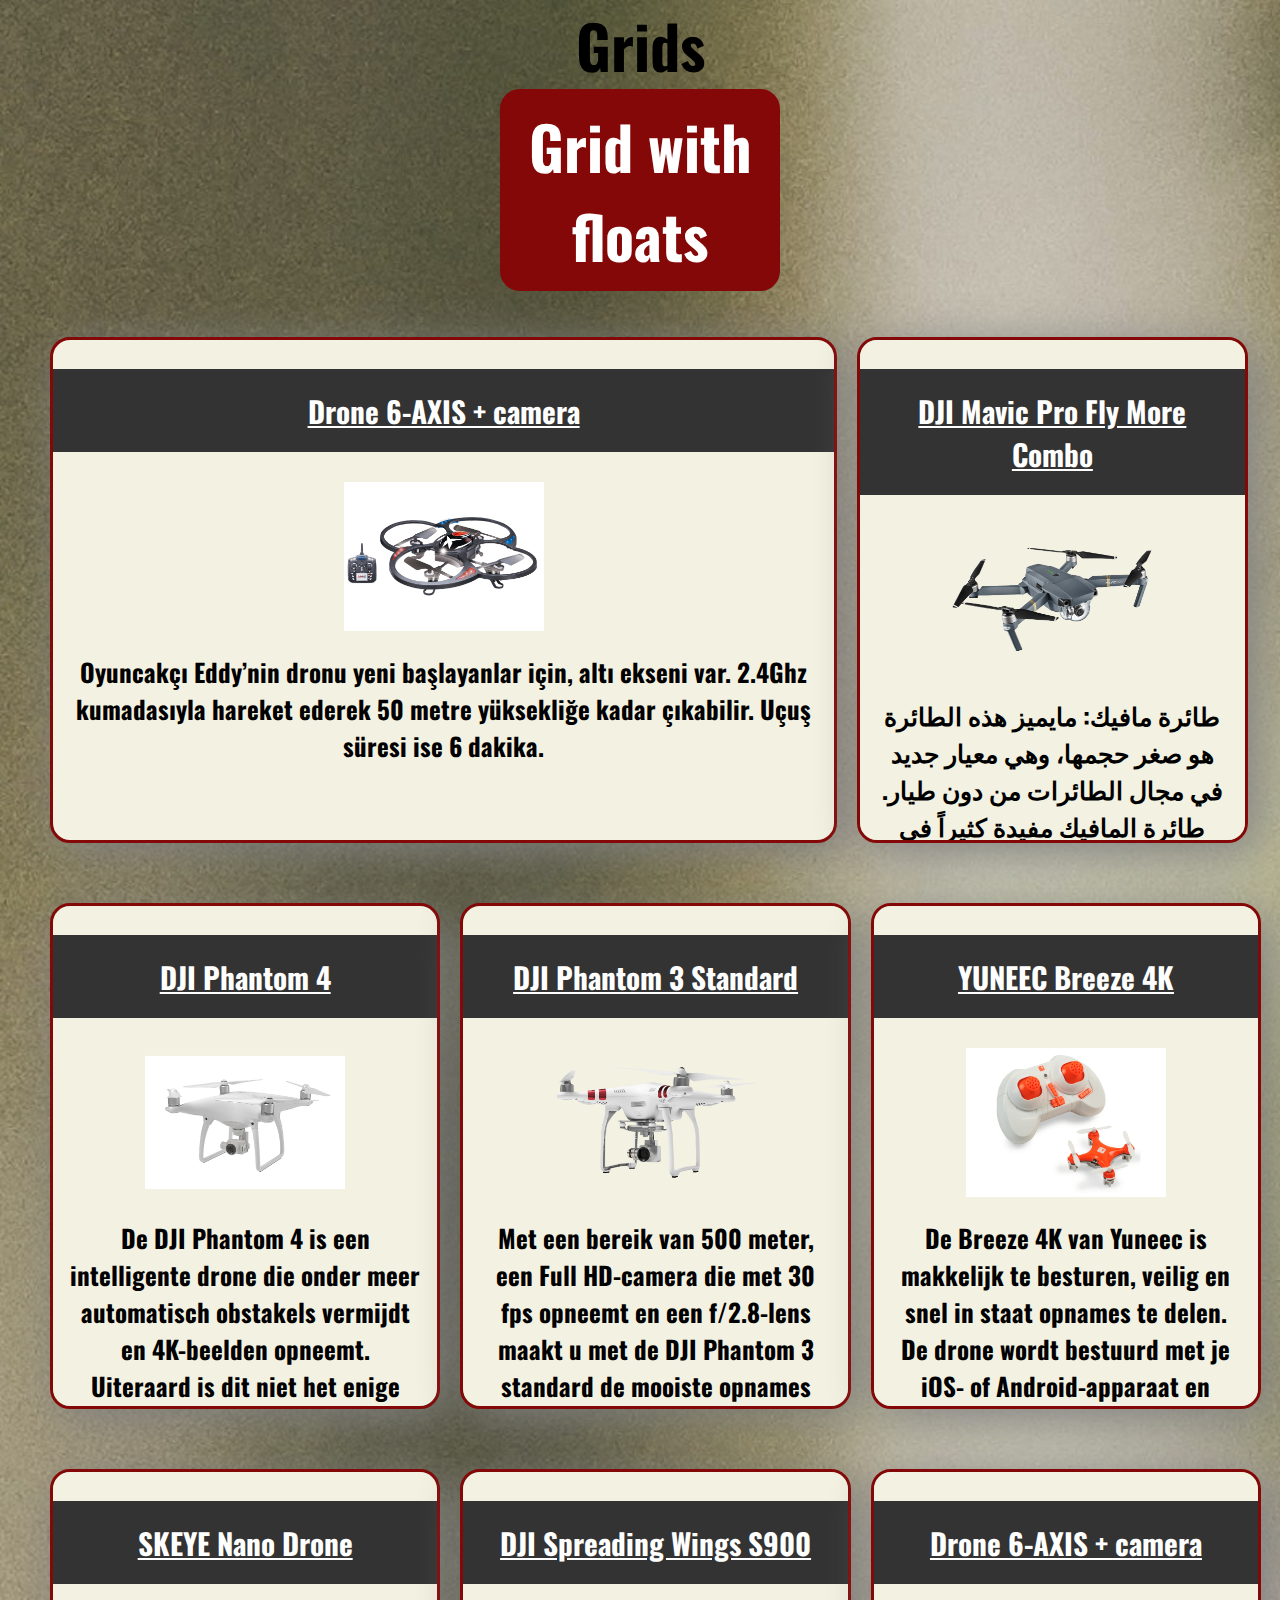
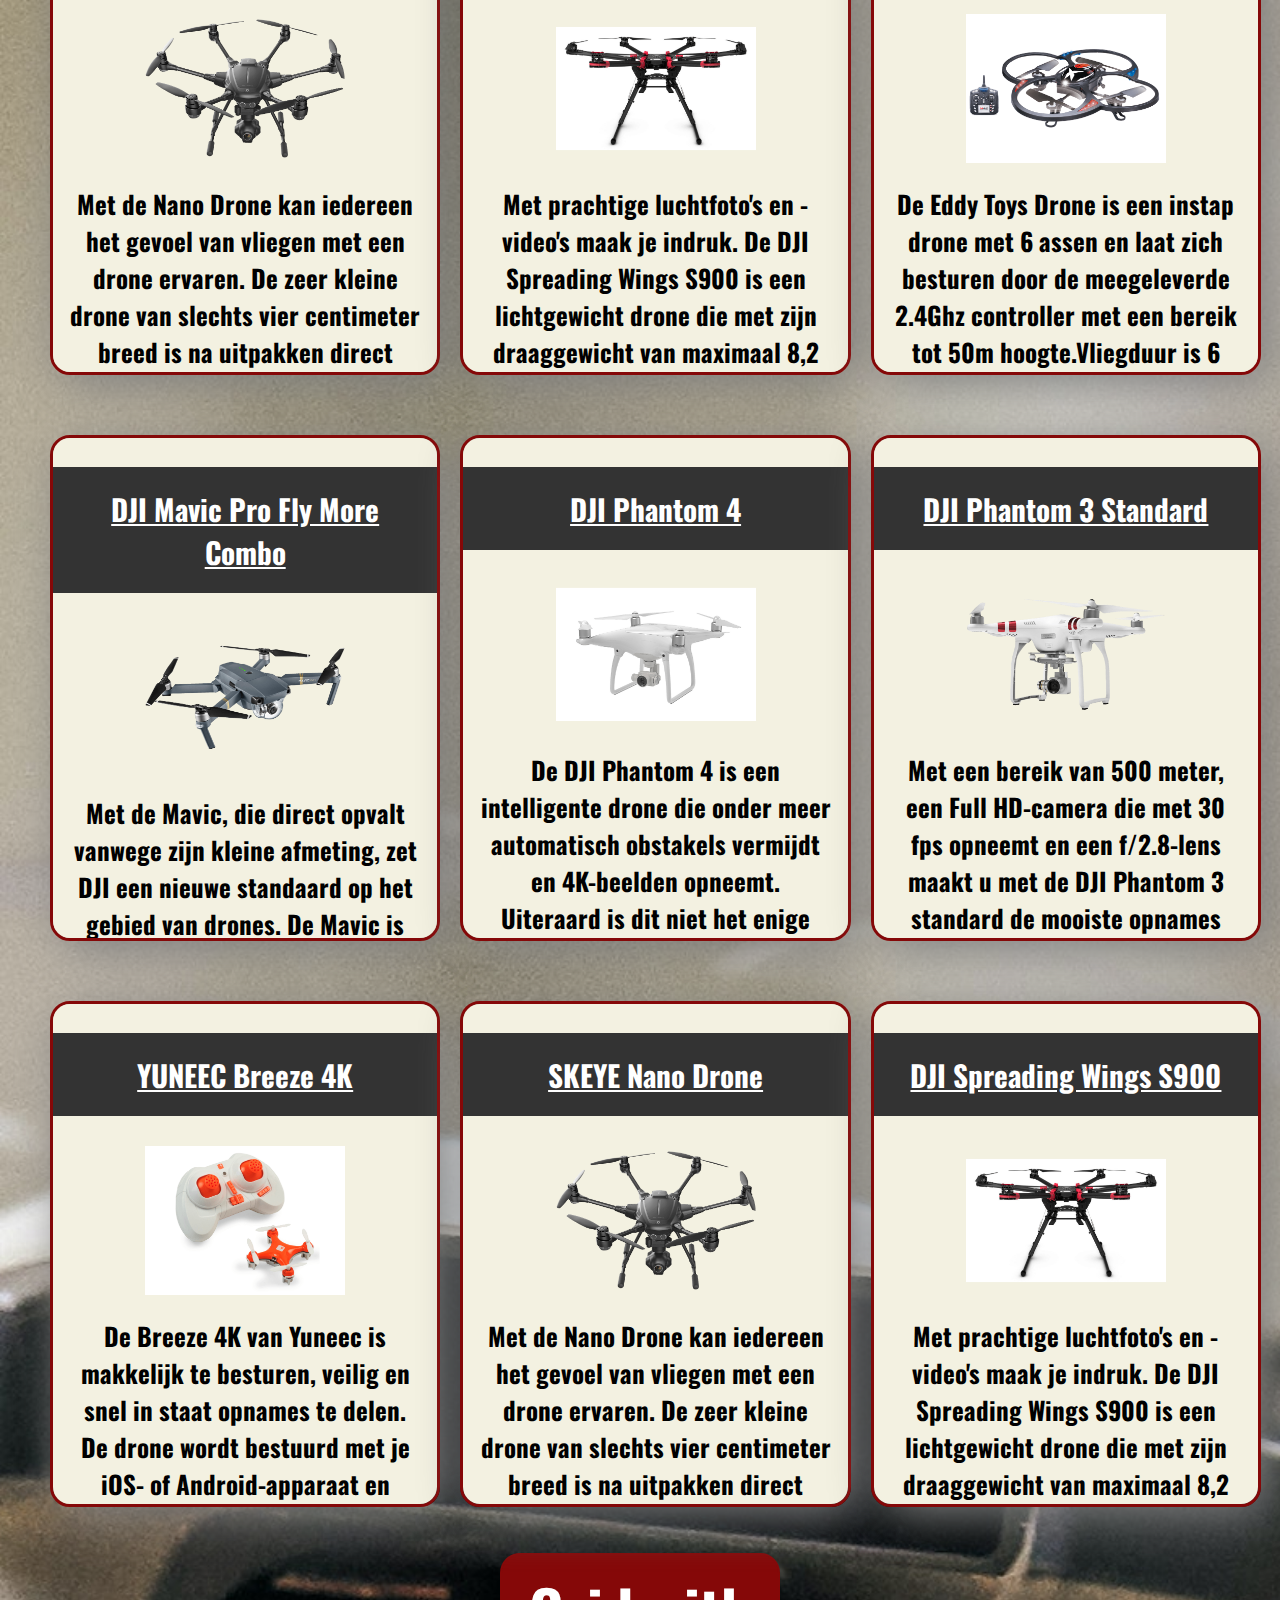
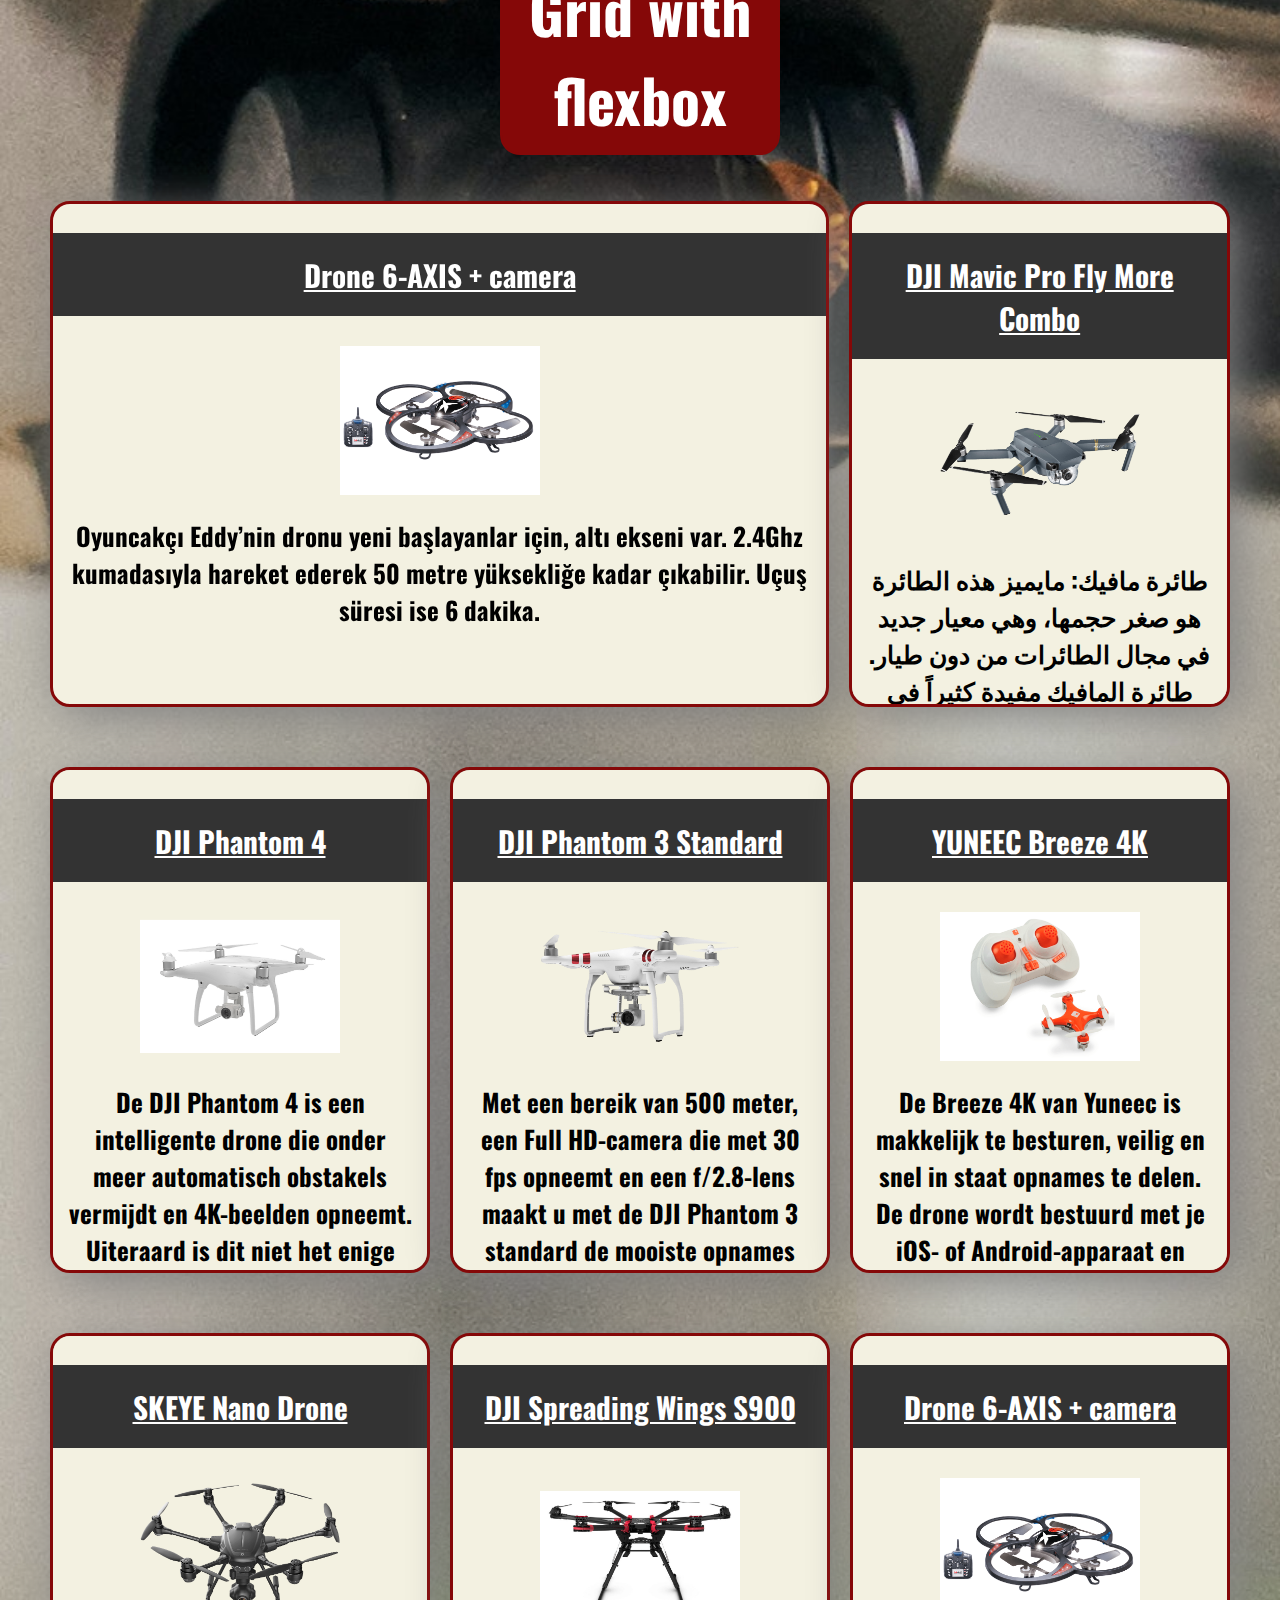
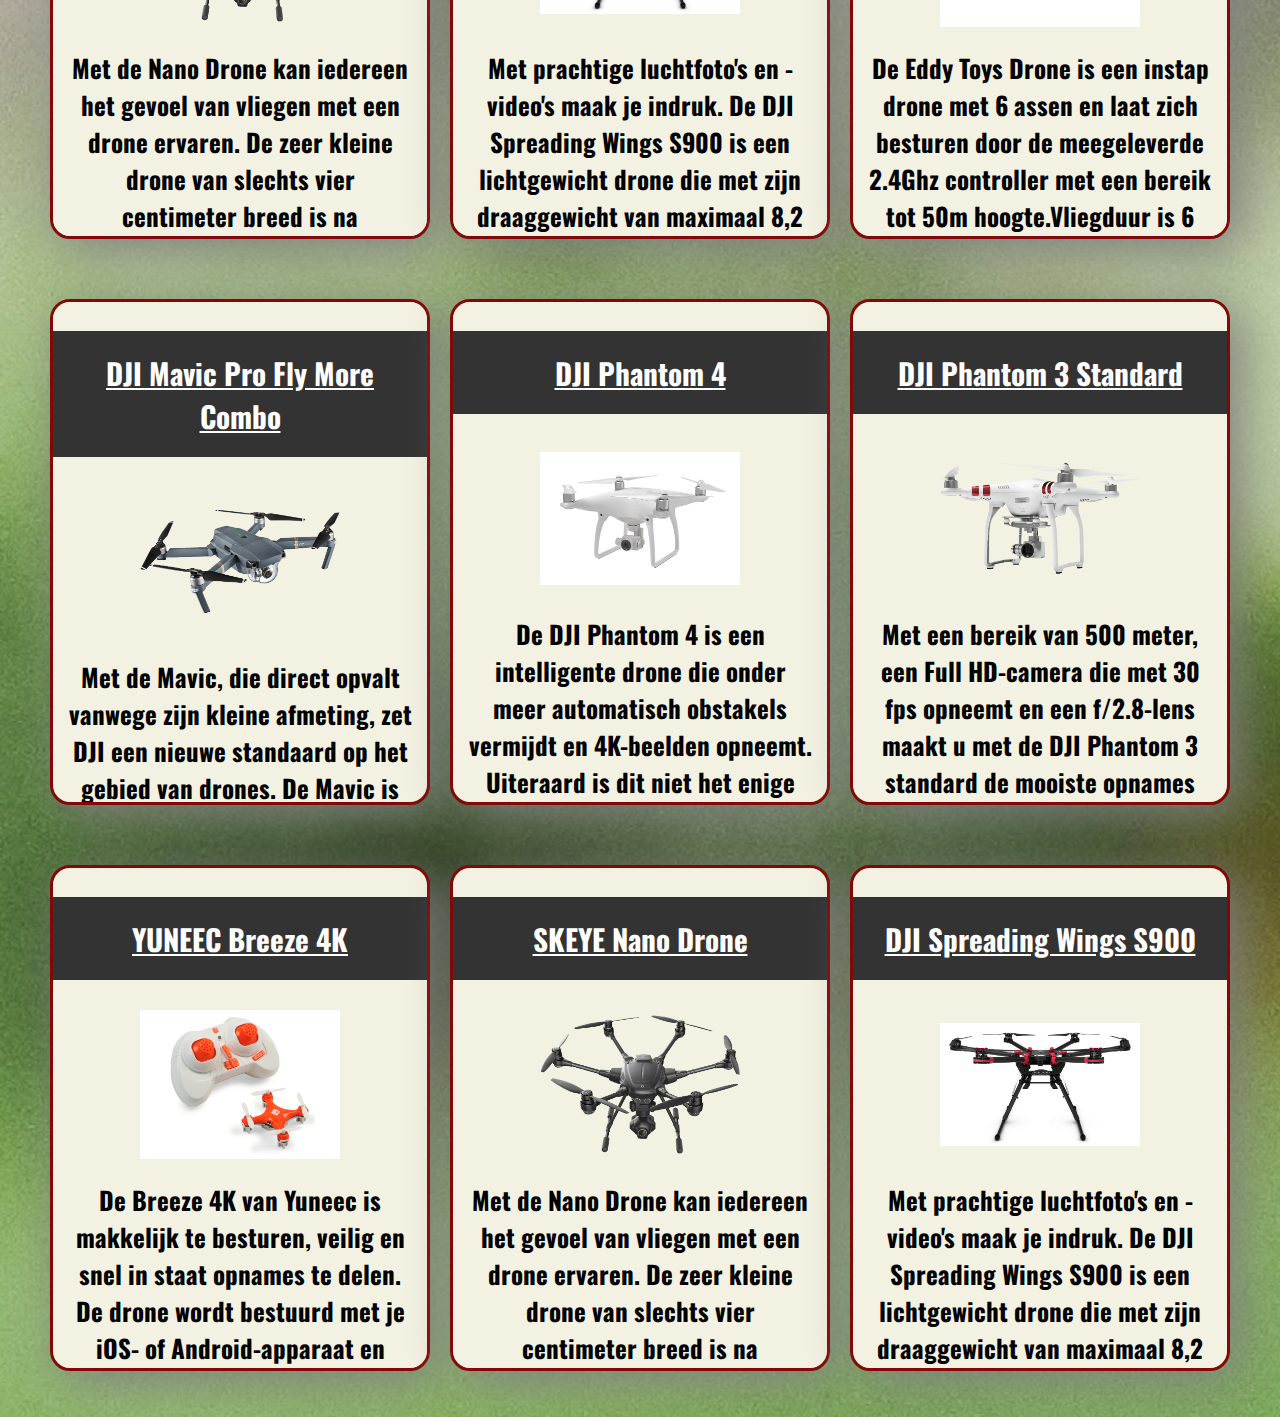
==== week2/index.html @ 7211e430 "Add files via upload" ====
<!doctype html>
<html>
    <head>
        <meta charset="utf-8">
        <meta name="viewport" content="width=device-width, initial-scale=1.0">
        <title>Grids</title>
        <link rel="preconnect" href="https://fonts.googleapis.com">
        <link rel="preconnect" href="https://fonts.gstatic.com" crossorigin>
        <link href="https://fonts.googleapis.com/css2?family=Oswald:wght@200&display=swap" rel="stylesheet">
        <link rel="stylesheet" href="style.css">
        
    </head>
    <body>
        <header>
            <h1>Grids</h1>
        </header>
        <main>

            <section>
                <h2>Grid with floats</h2>
                <ul class="grid-floats">
                    <li class="grid-item">
                        <h3>Drone 6-AXIS + camera</h3>
                        <img src="images/drone1.png">
                        <p>Oyuncakçı Eddy’nin dronu yeni başlayanlar için, altı ekseni var. 2.4Ghz kumadasıyla hareket ederek 50 metre yüksekliğe kadar çıkabilir. Uçuş süresi ise 6 dakika.</p>
                    </li>
                    <li class="grid-item">
                        <h3>DJI Mavic Pro Fly More Combo</h3>
                        <img src="images/drone2.png">
                         <p dir="rtl">طائرة مافيك: مايميز هذه الطائرة هو صغر حجمها، وهي معيار جديد في مجال الطائرات من دون طيار. طائرة المافيك مفيدة كثيراً في الحالات التي لايكون الطيران فيها سهلاً، وذلك بفضل التقنيات العديدة المدمجة فيها.</p>
                    </li>
                    <li class="grid-item">
                        <h3>DJI Phantom 4</h3>
                        <img src="images/drone3.png">
                        <p>De DJI Phantom 4 is een intelligente drone die onder meer automatisch obstakels vermijdt en 4K-beelden opneemt. Uiteraard is dit niet het enige waar de Phantom 4 indruk mee maakt. Wat dacht je van ActiveTrack, een sportmodus en een nog langere vliegduur.</p>
                    </li>
                    <li class="grid-item">
                        <h3>DJI Phantom 3 Standard</h3>
                        <img src="images/drone4.png">
                        <p>Met een bereik van 500 meter, een Full HD-camera die met 30 fps opneemt en een f/2.8-lens maakt u met de DJI Phantom 3 standard de mooiste opnames vanuit de lucht.</p>
                    </li>
                    <li class="grid-item">
                        <h3>YUNEEC Breeze 4K</h3>
                        <img src="images/drone5.png">
                        <p>De Breeze 4K van Yuneec is makkelijk te besturen, veilig en snel in staat opnames te delen. De drone wordt bestuurd met je iOS- of Android-apparaat en produceert indrukwekkende 4K-beelden.</p>
                    </li>
                    <li class="grid-item">
                        <h3>SKEYE Nano Drone</h3>
                        <img src="images/drone6.png">
                        <p>Met de Nano Drone kan iedereen het gevoel van vliegen met een drone ervaren. De zeer kleine drone van slechts vier centimeter breed is na uitpakken direct klaar om te vliegen.</p>
                    </li>
                    <li class="grid-item">
                        <h3>DJI Spreading Wings S900</h3>
                        <img src="images/drone7.png">
                        <p>Met prachtige luchtfoto's en -video's maak je indruk. De DJI Spreading Wings S900 is een lichtgewicht drone die met zijn draaggewicht van maximaal 8,2 kilogram voorziet in het maken van dergelijke beelden.</p>
                    </li>
                    <li class="grid-item">
                        <h3>Drone 6-AXIS + camera</h3>
                        <img src="images/drone1.png">
                        <p>De Eddy Toys Drone is een instap drone met 6 assen en laat zich besturen door de meegeleverde 2.4Ghz controller met een bereik tot 50m hoogte.Vliegduur is 6 minuten.</p>
                    </li>
                    <li class="grid-item">
                        <h3>DJI Mavic Pro Fly More Combo</h3>
                        <img src="images/drone2.png">
                        <p>Met de Mavic, die direct opvalt vanwege zijn kleine afmeting, zet DJI een nieuwe standaard op het gebied van drones. De Mavic is zeer behulpzaam tijdens de niet altijd even makkelijke vluchten, vooral dankzij de vele ingebouwde technieken.</p>
                    </li>
                    <li class="grid-item">
                        <h3>DJI Phantom 4</h3>
                        <img src="images/drone3.png">
                        <p>De DJI Phantom 4 is een intelligente drone die onder meer automatisch obstakels vermijdt en 4K-beelden opneemt. Uiteraard is dit niet het enige waar de Phantom 4 indruk mee maakt. Wat dacht je van ActiveTrack, een sportmodus en een nog langere vliegduur.</p>
                    </li>
                    <li class="grid-item">
                        <h3>DJI Phantom 3 Standard</h3>
                        <img src="images/drone4.png">
                        <p>Met een bereik van 500 meter, een Full HD-camera die met 30 fps opneemt en een f/2.8-lens maakt u met de DJI Phantom 3 standard de mooiste opnames vanuit de lucht.</p>
                    </li>
                    <li class="grid-item">
                        <h3>YUNEEC Breeze 4K</h3>
                        <img src="images/drone5.png">
                        <p>De Breeze 4K van Yuneec is makkelijk te besturen, veilig en snel in staat opnames te delen. De drone wordt bestuurd met je iOS- of Android-apparaat en produceert indrukwekkende 4K-beelden.</p>
                    </li>
                    <li class="grid-item">
                        <h3>SKEYE Nano Drone</h3>
                        <img src="images/drone6.png">
                        <p>Met de Nano Drone kan iedereen het gevoel van vliegen met een drone ervaren. De zeer kleine drone van slechts vier centimeter breed is na uitpakken direct klaar om te vliegen.</p>
                    </li>
                    <li class="grid-item">
                        <h3>DJI Spreading Wings S900</h3>
                        <img src="images/drone7.png">
                        <p>Met prachtige luchtfoto's en -video's maak je indruk. De DJI Spreading Wings S900 is een lichtgewicht drone die met zijn draaggewicht van maximaal 8,2 kilogram voorziet in het maken van dergelijke beelden.</p>
                    </li>
                </ul>
                
            </section>
            <section>
                <h2>Grid with flexbox</h2>
                <ul class="grid-flex">
                    <li class="grid-item">
                        <h3>Drone 6-AXIS + camera</h3>
                        <img src="images/drone1.png">
                        <p>Oyuncakçı Eddy’nin dronu yeni başlayanlar için, altı ekseni var. 2.4Ghz kumadasıyla hareket ederek 50 metre yüksekliğe kadar çıkabilir. Uçuş süresi ise 6 dakika.</p>
                    </li>
                    <li class="grid-item">
                        <h3>DJI Mavic Pro Fly More Combo</h3>
                        <img src="images/drone2.png">
                         <p dir="rtl">طائرة مافيك: مايميز هذه الطائرة هو صغر حجمها، وهي معيار جديد في مجال الطائرات من دون طيار. طائرة المافيك مفيدة كثيراً في الحالات التي لايكون الطيران فيها سهلاً، وذلك بفضل التقنيات العديدة المدمجة فيها.</p>
                    </li>
                    <li class="grid-item">
                        <h3>DJI Phantom 4</h3>
                        <img src="images/drone3.png">
                        <p>De DJI Phantom 4 is een intelligente drone die onder meer automatisch obstakels vermijdt en 4K-beelden opneemt. Uiteraard is dit niet het enige waar de Phantom 4 indruk mee maakt. Wat dacht je van ActiveTrack, een sportmodus en een nog langere vliegduur.</p>
                    </li>
                    <li class="grid-item">
                        <h3>DJI Phantom 3 Standard</h3>
                        <img src="images/drone4.png">
                        <p>Met een bereik van 500 meter, een Full HD-camera die met 30 fps opneemt en een f/2.8-lens maakt u met de DJI Phantom 3 standard de mooiste opnames vanuit de lucht.</p>
                    </li>
                    <li class="grid-item">
                        <h3>YUNEEC Breeze 4K</h3>
                        <img src="images/drone5.png">
                        <p>De Breeze 4K van Yuneec is makkelijk te besturen, veilig en snel in staat opnames te delen. De drone wordt bestuurd met je iOS- of Android-apparaat en produceert indrukwekkende 4K-beelden.</p>
                    </li>
                    <li class="grid-item">
                        <h3>SKEYE Nano Drone</h3>
                        <img src="images/drone6.png">
                        <p>Met de Nano Drone kan iedereen het gevoel van vliegen met een drone ervaren. De zeer kleine drone van slechts vier centimeter breed is na uitpakken direct klaar om te vliegen.</p>
                    </li>
                    <li class="grid-item">
                        <h3>DJI Spreading Wings S900</h3>
                        <img src="images/drone7.png">
                        <p>Met prachtige luchtfoto's en -video's maak je indruk. De DJI Spreading Wings S900 is een lichtgewicht drone die met zijn draaggewicht van maximaal 8,2 kilogram voorziet in het maken van dergelijke beelden.</p>
                    </li>
                    <li class="grid-item">
                        <h3>Drone 6-AXIS + camera</h3>
                        <img src="images/drone1.png">
                        <p>De Eddy Toys Drone is een instap drone met 6 assen en laat zich besturen door de meegeleverde 2.4Ghz controller met een bereik tot 50m hoogte.Vliegduur is 6 minuten.</p>
                    </li>
                    <li class="grid-item">
                        <h3>DJI Mavic Pro Fly More Combo</h3>
                        <img src="images/drone2.png">
                        <p>Met de Mavic, die direct opvalt vanwege zijn kleine afmeting, zet DJI een nieuwe standaard op het gebied van drones. De Mavic is zeer behulpzaam tijdens de niet altijd even makkelijke vluchten, vooral dankzij de vele ingebouwde technieken.</p>
                    </li>
                    <li class="grid-item">
                        <h3>DJI Phantom 4</h3>
                        <img src="images/drone3.png">
                        <p>De DJI Phantom 4 is een intelligente drone die onder meer automatisch obstakels vermijdt en 4K-beelden opneemt. Uiteraard is dit niet het enige waar de Phantom 4 indruk mee maakt. Wat dacht je van ActiveTrack, een sportmodus en een nog langere vliegduur.</p>
                    </li>
                    <li class="grid-item">
                        <h3>DJI Phantom 3 Standard</h3>
                        <img src="images/drone4.png">
                        <p>Met een bereik van 500 meter, een Full HD-camera die met 30 fps opneemt en een f/2.8-lens maakt u met de DJI Phantom 3 standard de mooiste opnames vanuit de lucht.</p>
                    </li>
                    <li class="grid-item">
                        <h3>YUNEEC Breeze 4K</h3>
                        <img src="images/drone5.png">
                        <p>De Breeze 4K van Yuneec is makkelijk te besturen, veilig en snel in staat opnames te delen. De drone wordt bestuurd met je iOS- of Android-apparaat en produceert indrukwekkende 4K-beelden.</p>
                    </li>
                    <li class="grid-item">
                        <h3>SKEYE Nano Drone</h3>
                        <img src="images/drone6.png">
                        <p>Met de Nano Drone kan iedereen het gevoel van vliegen met een drone ervaren. De zeer kleine drone van slechts vier centimeter breed is na uitpakken direct klaar om te vliegen.</p>
                    </li>
                    <li class="grid-item">
                        <h3>DJI Spreading Wings S900</h3>
                        <img src="images/drone7.png">
                        <p>Met prachtige luchtfoto's en -video's maak je indruk. De DJI Spreading Wings S900 is een lichtgewicht drone die met zijn draaggewicht van maximaal 8,2 kilogram voorziet in het maken van dergelijke beelden.</p>
                    </li>
                </ul>
            </section>
        </main>
    </body>
</html>
---- week2/style.css ----
body {
  margin: 0;
  padding: 0;
  font-family: "Oswald", sans-serif;
  background: url("./images/pexels-darrel-und-1087182.jpg") no-repeat center
    center/cover;
}

h1,
h2 {
  text-align: center;
  margin-top: 30px;
  font-size: 60px;
  color: #000;
  font-weight: bold;
  width: 20%;
  margin: auto;
}

h2 {
  border: 2px solid #850808;
  border-radius: 20px;
  background: #850808;
  color: #fff;
  padding: 10px;
}

h3 {
  background: #333;
  padding: 20px;
  color: #fff;
  text-decoration: underline;
}
.grid-flex {
  display: flex;
  justify-content: space-around;
  flex-wrap: wrap;
  margin-right: 40px;
}

.grid-item {
  background: rgb(243, 241, 225);
  height: 500px;
  border: solid 3px #850808;
  border-radius: 20px;
  margin: 30px 10px;
  text-decoration: none;
  overflow: auto;
  box-shadow: 10px 10px 50px gray;
  transition: all 0.9s;
}

.grid-item p {
  margin: 15px;
  font-weight: bold;
}

.grid-item:hover {
  background: rgb(241, 229, 136);
  color: #333;
}

.grid-flex .grid-item {
  flex: 1 0 28%;
  text-align: center;
  font-size: 25px;
}

img {
  width: 200px;
}

.grid-flex .grid-item:first-child {
  flex: 2 0 58%;
}

/* Mobile Mode  */
@media (max-width: 600px) {
  .grid-flex {
    display: flex;
    flex-direction: column;
  }

  .grid-floats {
    margin-right: 40px;
  }
  .grid-floats .grid-item {
    text-align: center;
  }
  h2 {
    width: 80%;
  }
}

/* IPad Mode  */
@media (max-width: 1024px) and (min-width: 600px) {
  .grid-floats .grid-item {
    float: left;
    width: 28%;
    text-align: center;
    overflow: auto;
  }

  .grid-floats::after {
    content: "";
    clear: both;
    display: table;
  }
  .grid-floats .grid-item:first-child {
    float: left;
    width: 43%;
  }
  .grid-floats .grid-item:nth-child(2) {
    width: 43%;
  }

  .grid-flex .grid-item {
    flex: 1 2 25%;
  }
  .grid-flex .grid-item:first-child {
    flex: 1 1 45%;
  }

  .grid-flex .grid-item:nth-child(2) {
    flex: 1 1 45%;
  }

  h2 {
    width: 50%;
  }
}

/* normal mode */
@media (min-width: 1025px) {
  .grid-floats .grid-item {
    font-size: 25px;
    float: left;
    width: 31%;
    text-align: center;
  }
  .grid-floats .grid-item p {
    overflow: auto;
  }

  .grid-floats .grid-item:first-child {
    width: 63%;
  }

  .grid-floats::after {
    content: "";
    clear: both;
    display: table;
  }
}
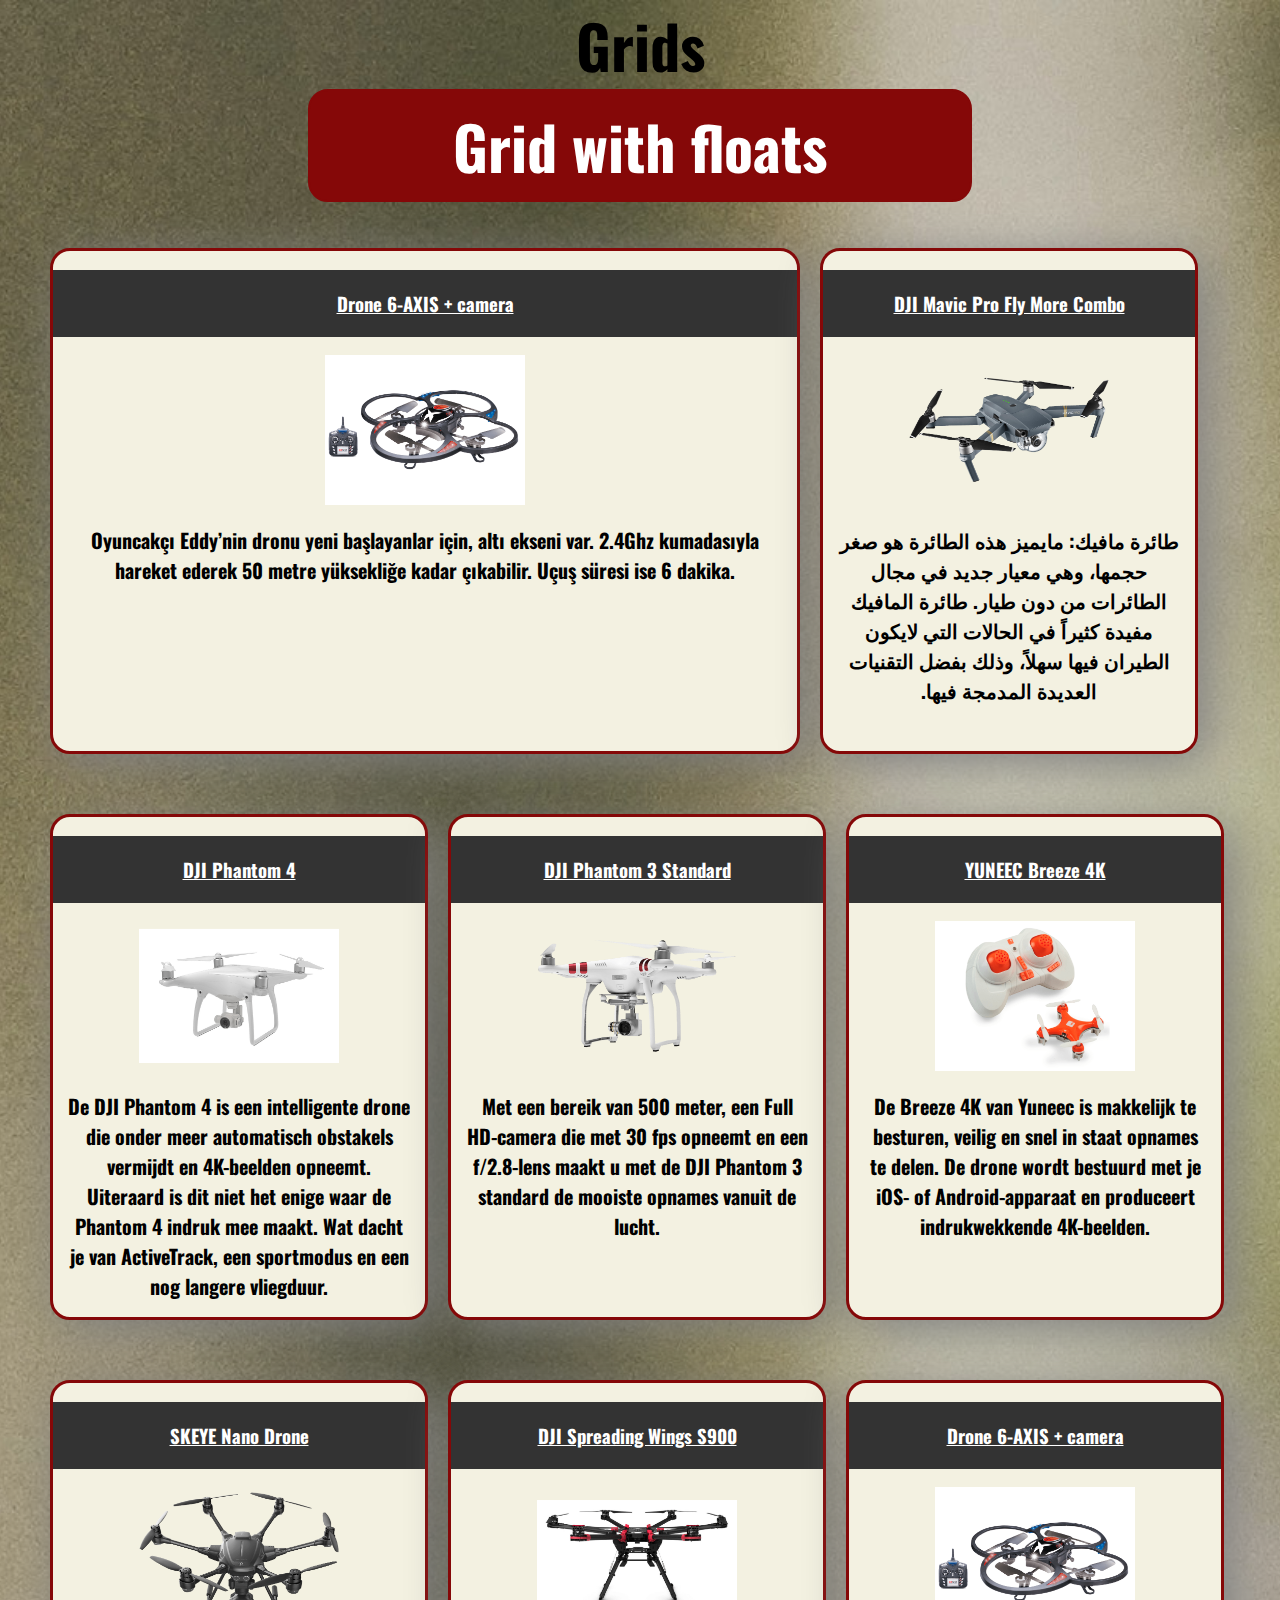
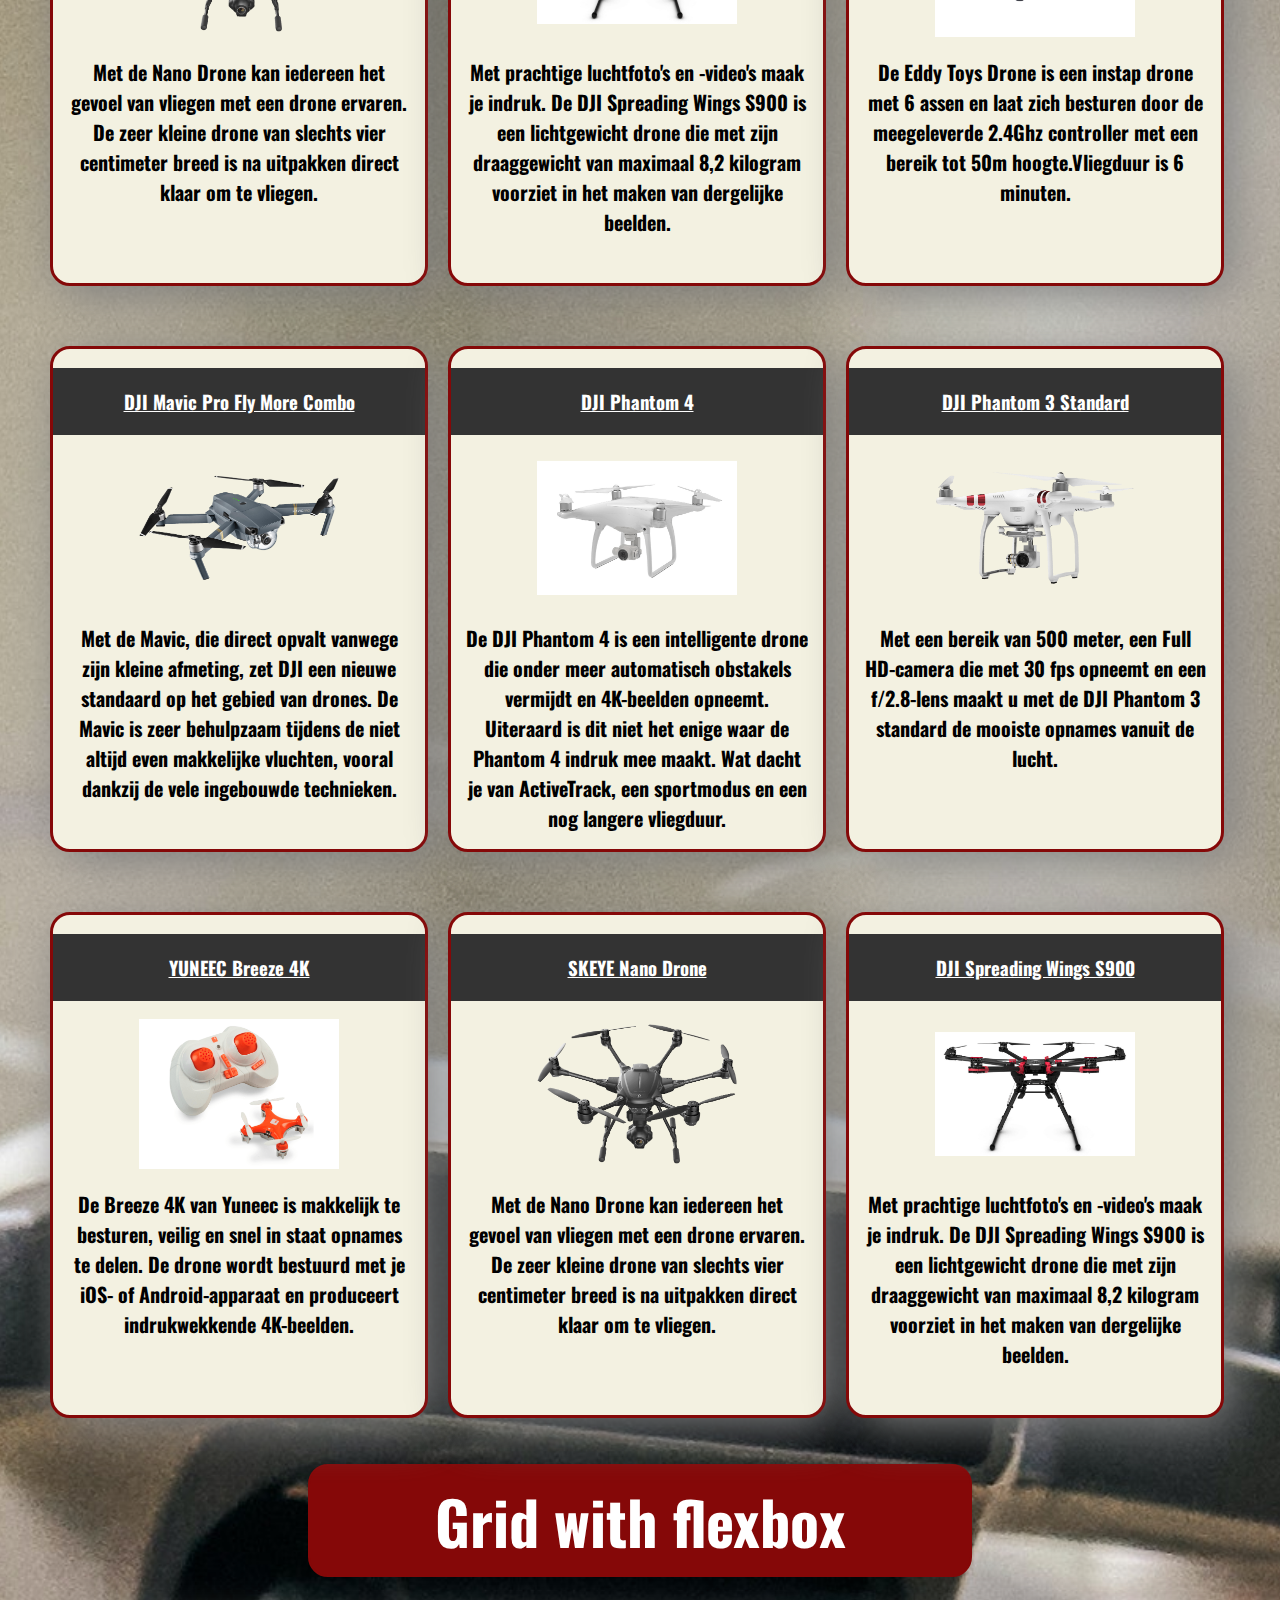
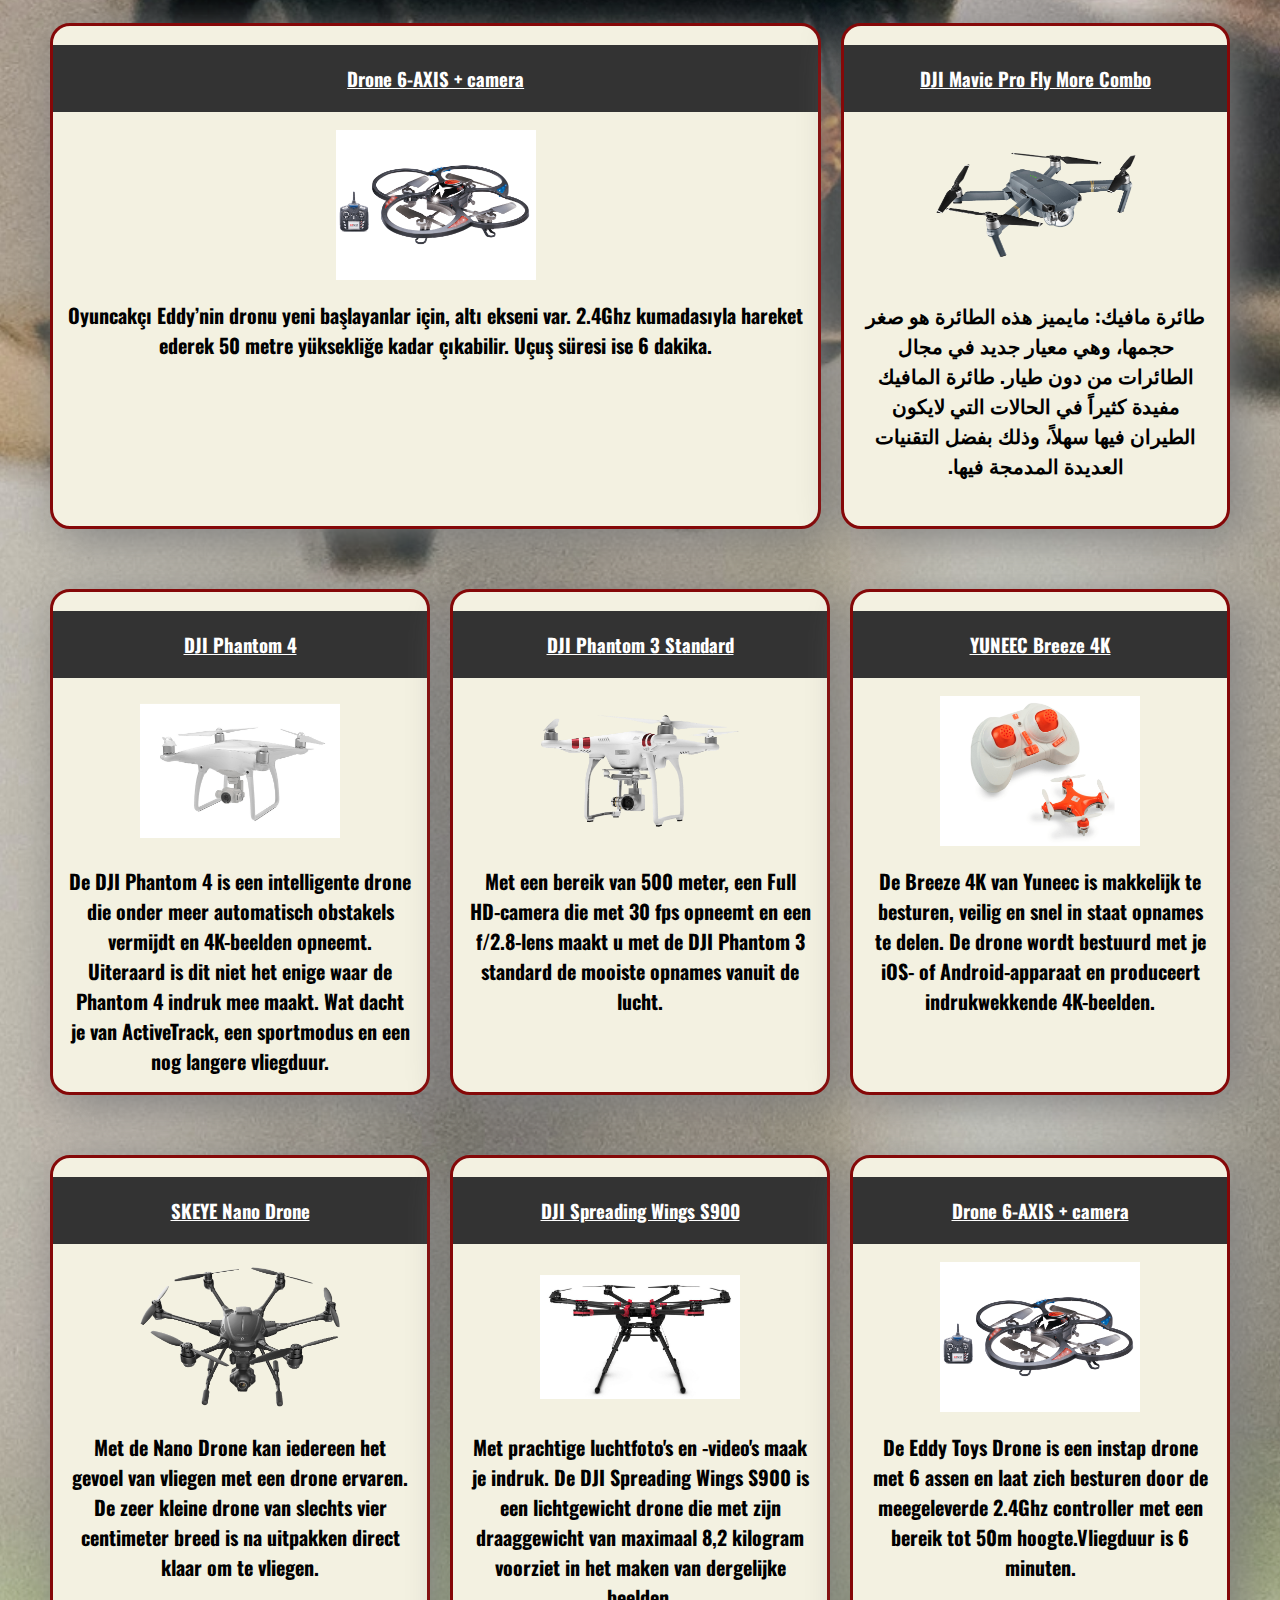
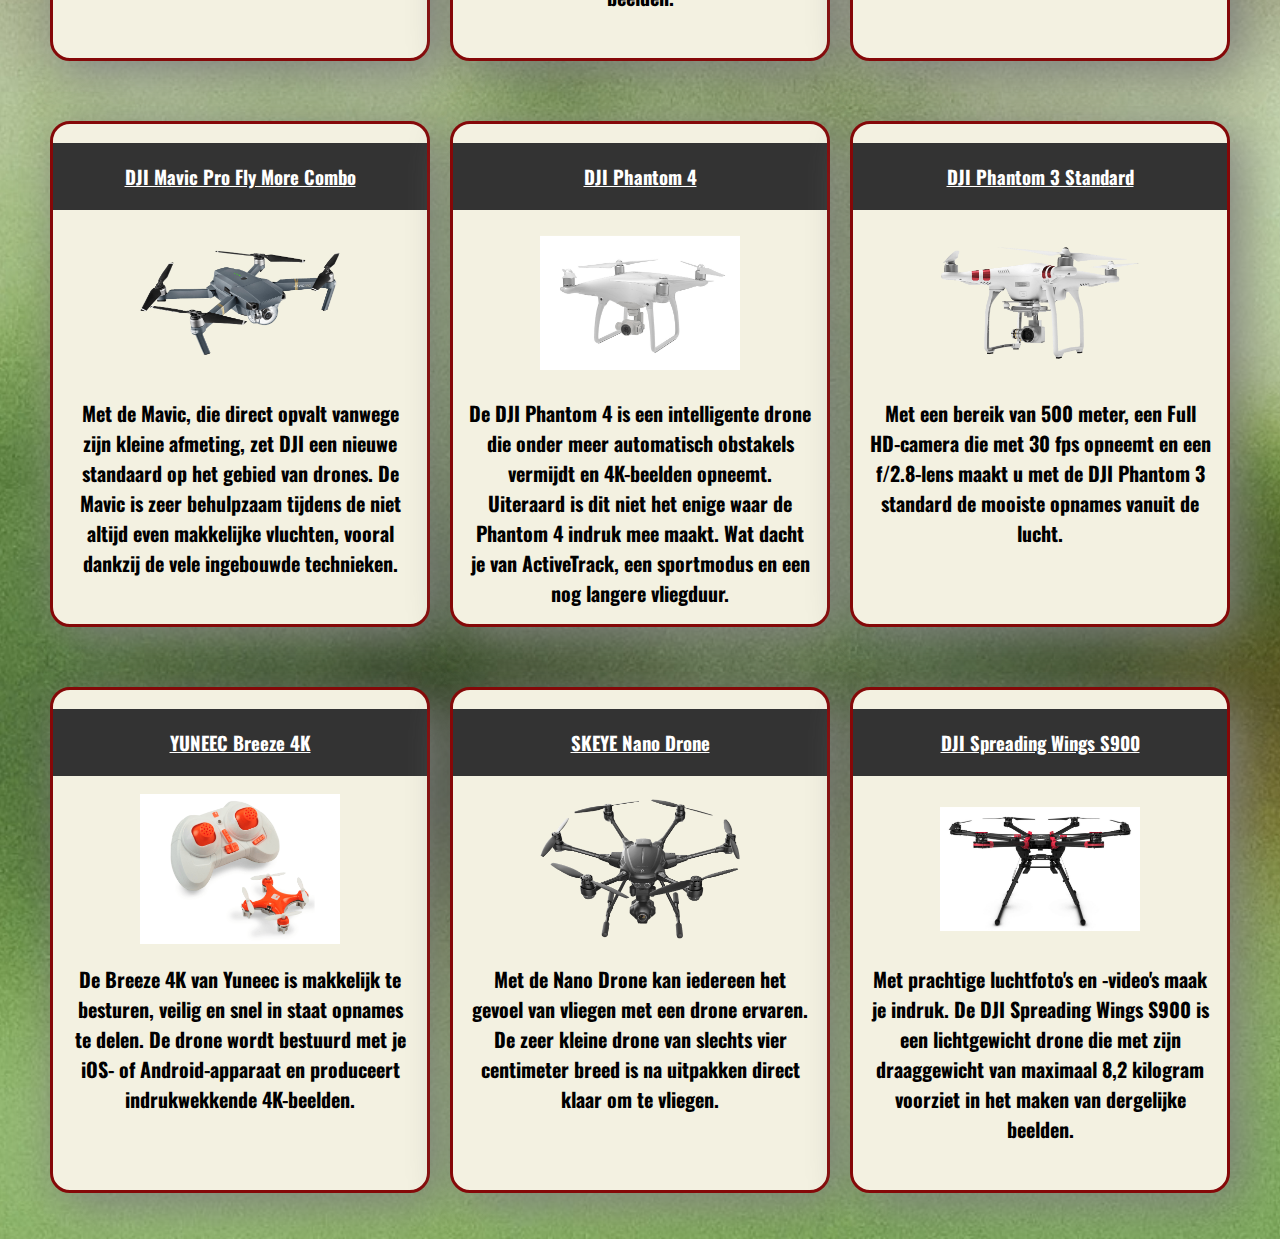
==== commit ff8ef9fe: "fix week2 homework by use calc and make check for imaga attachment" ====
--- a/week2/index.html
+++ b/week2/index.html
@@ -21,72 +21,72 @@
                 <ul class="grid-floats">
                     <li class="grid-item">
                         <h3>Drone 6-AXIS + camera</h3>
-                        <img src="images/drone1.png">
+                        <img src="./images/drone1.png">
                         <p>Oyuncakçı Eddy’nin dronu yeni başlayanlar için, altı ekseni var. 2.4Ghz kumadasıyla hareket ederek 50 metre yüksekliğe kadar çıkabilir. Uçuş süresi ise 6 dakika.</p>
                     </li>
                     <li class="grid-item">
                         <h3>DJI Mavic Pro Fly More Combo</h3>
-                        <img src="images/drone2.png">
+                        <img src="./images/drone2.png">
                          <p dir="rtl">طائرة مافيك: مايميز هذه الطائرة هو صغر حجمها، وهي معيار جديد في مجال الطائرات من دون طيار. طائرة المافيك مفيدة كثيراً في الحالات التي لايكون الطيران فيها سهلاً، وذلك بفضل التقنيات العديدة المدمجة فيها.</p>
                     </li>
                     <li class="grid-item">
                         <h3>DJI Phantom 4</h3>
-                        <img src="images/drone3.png">
+                        <img src="./images/drone3.png">
                         <p>De DJI Phantom 4 is een intelligente drone die onder meer automatisch obstakels vermijdt en 4K-beelden opneemt. Uiteraard is dit niet het enige waar de Phantom 4 indruk mee maakt. Wat dacht je van ActiveTrack, een sportmodus en een nog langere vliegduur.</p>
                     </li>
                     <li class="grid-item">
                         <h3>DJI Phantom 3 Standard</h3>
-                        <img src="images/drone4.png">
+                        <img src="./images/drone4.png">
                         <p>Met een bereik van 500 meter, een Full HD-camera die met 30 fps opneemt en een f/2.8-lens maakt u met de DJI Phantom 3 standard de mooiste opnames vanuit de lucht.</p>
                     </li>
                     <li class="grid-item">
                         <h3>YUNEEC Breeze 4K</h3>
-                        <img src="images/drone5.png">
+                        <img src="./images/drone5.png">
                         <p>De Breeze 4K van Yuneec is makkelijk te besturen, veilig en snel in staat opnames te delen. De drone wordt bestuurd met je iOS- of Android-apparaat en produceert indrukwekkende 4K-beelden.</p>
                     </li>
                     <li class="grid-item">
                         <h3>SKEYE Nano Drone</h3>
-                        <img src="images/drone6.png">
+                        <img src="./images/drone6.png">
                         <p>Met de Nano Drone kan iedereen het gevoel van vliegen met een drone ervaren. De zeer kleine drone van slechts vier centimeter breed is na uitpakken direct klaar om te vliegen.</p>
                     </li>
                     <li class="grid-item">
                         <h3>DJI Spreading Wings S900</h3>
-                        <img src="images/drone7.png">
+                        <img src="./images/drone7.png">
                         <p>Met prachtige luchtfoto's en -video's maak je indruk. De DJI Spreading Wings S900 is een lichtgewicht drone die met zijn draaggewicht van maximaal 8,2 kilogram voorziet in het maken van dergelijke beelden.</p>
                     </li>
                     <li class="grid-item">
                         <h3>Drone 6-AXIS + camera</h3>
-                        <img src="images/drone1.png">
+                        <img src="./images/drone1.png">
                         <p>De Eddy Toys Drone is een instap drone met 6 assen en laat zich besturen door de meegeleverde 2.4Ghz controller met een bereik tot 50m hoogte.Vliegduur is 6 minuten.</p>
                     </li>
                     <li class="grid-item">
                         <h3>DJI Mavic Pro Fly More Combo</h3>
-                        <img src="images/drone2.png">
+                        <img src="./images/drone2.png">
                         <p>Met de Mavic, die direct opvalt vanwege zijn kleine afmeting, zet DJI een nieuwe standaard op het gebied van drones. De Mavic is zeer behulpzaam tijdens de niet altijd even makkelijke vluchten, vooral dankzij de vele ingebouwde technieken.</p>
                     </li>
                     <li class="grid-item">
                         <h3>DJI Phantom 4</h3>
-                        <img src="images/drone3.png">
+                        <img src="./images/drone3.png">
                         <p>De DJI Phantom 4 is een intelligente drone die onder meer automatisch obstakels vermijdt en 4K-beelden opneemt. Uiteraard is dit niet het enige waar de Phantom 4 indruk mee maakt. Wat dacht je van ActiveTrack, een sportmodus en een nog langere vliegduur.</p>
                     </li>
                     <li class="grid-item">
                         <h3>DJI Phantom 3 Standard</h3>
-                        <img src="images/drone4.png">
+                        <img src="./images/drone4.png">
                         <p>Met een bereik van 500 meter, een Full HD-camera die met 30 fps opneemt en een f/2.8-lens maakt u met de DJI Phantom 3 standard de mooiste opnames vanuit de lucht.</p>
                     </li>
                     <li class="grid-item">
                         <h3>YUNEEC Breeze 4K</h3>
-                        <img src="images/drone5.png">
+                        <img src="./images/drone5.png">
                         <p>De Breeze 4K van Yuneec is makkelijk te besturen, veilig en snel in staat opnames te delen. De drone wordt bestuurd met je iOS- of Android-apparaat en produceert indrukwekkende 4K-beelden.</p>
                     </li>
                     <li class="grid-item">
                         <h3>SKEYE Nano Drone</h3>
-                        <img src="images/drone6.png">
+                        <img src="./images/drone6.png">
                         <p>Met de Nano Drone kan iedereen het gevoel van vliegen met een drone ervaren. De zeer kleine drone van slechts vier centimeter breed is na uitpakken direct klaar om te vliegen.</p>
                     </li>
                     <li class="grid-item">
                         <h3>DJI Spreading Wings S900</h3>
-                        <img src="images/drone7.png">
+                        <img src="./images/drone7.png">
                         <p>Met prachtige luchtfoto's en -video's maak je indruk. De DJI Spreading Wings S900 is een lichtgewicht drone die met zijn draaggewicht van maximaal 8,2 kilogram voorziet in het maken van dergelijke beelden.</p>
                     </li>
                 </ul>
@@ -97,72 +97,72 @@
                 <ul class="grid-flex">
                     <li class="grid-item">
                         <h3>Drone 6-AXIS + camera</h3>
-                        <img src="images/drone1.png">
+                        <img src="./images/drone1.png">
                         <p>Oyuncakçı Eddy’nin dronu yeni başlayanlar için, altı ekseni var. 2.4Ghz kumadasıyla hareket ederek 50 metre yüksekliğe kadar çıkabilir. Uçuş süresi ise 6 dakika.</p>
                     </li>
                     <li class="grid-item">
                         <h3>DJI Mavic Pro Fly More Combo</h3>
-                        <img src="images/drone2.png">
+                        <img src="./images/drone2.png">
                          <p dir="rtl">طائرة مافيك: مايميز هذه الطائرة هو صغر حجمها، وهي معيار جديد في مجال الطائرات من دون طيار. طائرة المافيك مفيدة كثيراً في الحالات التي لايكون الطيران فيها سهلاً، وذلك بفضل التقنيات العديدة المدمجة فيها.</p>
                     </li>
                     <li class="grid-item">
                         <h3>DJI Phantom 4</h3>
-                        <img src="images/drone3.png">
+                        <img src="./images/drone3.png">
                         <p>De DJI Phantom 4 is een intelligente drone die onder meer automatisch obstakels vermijdt en 4K-beelden opneemt. Uiteraard is dit niet het enige waar de Phantom 4 indruk mee maakt. Wat dacht je van ActiveTrack, een sportmodus en een nog langere vliegduur.</p>
                     </li>
                     <li class="grid-item">
                         <h3>DJI Phantom 3 Standard</h3>
-                        <img src="images/drone4.png">
+                        <img src="./images/drone4.png">
                         <p>Met een bereik van 500 meter, een Full HD-camera die met 30 fps opneemt en een f/2.8-lens maakt u met de DJI Phantom 3 standard de mooiste opnames vanuit de lucht.</p>
                     </li>
                     <li class="grid-item">
                         <h3>YUNEEC Breeze 4K</h3>
-                        <img src="images/drone5.png">
+                        <img src="./images/drone5.png">
                         <p>De Breeze 4K van Yuneec is makkelijk te besturen, veilig en snel in staat opnames te delen. De drone wordt bestuurd met je iOS- of Android-apparaat en produceert indrukwekkende 4K-beelden.</p>
                     </li>
                     <li class="grid-item">
                         <h3>SKEYE Nano Drone</h3>
-                        <img src="images/drone6.png">
+                        <img src="./images/drone6.png">
                         <p>Met de Nano Drone kan iedereen het gevoel van vliegen met een drone ervaren. De zeer kleine drone van slechts vier centimeter breed is na uitpakken direct klaar om te vliegen.</p>
                     </li>
                     <li class="grid-item">
                         <h3>DJI Spreading Wings S900</h3>
-                        <img src="images/drone7.png">
+                        <img src="./images/drone7.png">
                         <p>Met prachtige luchtfoto's en -video's maak je indruk. De DJI Spreading Wings S900 is een lichtgewicht drone die met zijn draaggewicht van maximaal 8,2 kilogram voorziet in het maken van dergelijke beelden.</p>
                     </li>
                     <li class="grid-item">
                         <h3>Drone 6-AXIS + camera</h3>
-                        <img src="images/drone1.png">
+                        <img src="./images/drone1.png">
                         <p>De Eddy Toys Drone is een instap drone met 6 assen en laat zich besturen door de meegeleverde 2.4Ghz controller met een bereik tot 50m hoogte.Vliegduur is 6 minuten.</p>
                     </li>
                     <li class="grid-item">
                         <h3>DJI Mavic Pro Fly More Combo</h3>
-                        <img src="images/drone2.png">
+                        <img src="./images/drone2.png">
                         <p>Met de Mavic, die direct opvalt vanwege zijn kleine afmeting, zet DJI een nieuwe standaard op het gebied van drones. De Mavic is zeer behulpzaam tijdens de niet altijd even makkelijke vluchten, vooral dankzij de vele ingebouwde technieken.</p>
                     </li>
                     <li class="grid-item">
                         <h3>DJI Phantom 4</h3>
-                        <img src="images/drone3.png">
+                        <img src="./images/drone3.png">
                         <p>De DJI Phantom 4 is een intelligente drone die onder meer automatisch obstakels vermijdt en 4K-beelden opneemt. Uiteraard is dit niet het enige waar de Phantom 4 indruk mee maakt. Wat dacht je van ActiveTrack, een sportmodus en een nog langere vliegduur.</p>
                     </li>
                     <li class="grid-item">
                         <h3>DJI Phantom 3 Standard</h3>
-                        <img src="images/drone4.png">
+                        <img src="./images/drone4.png">
                         <p>Met een bereik van 500 meter, een Full HD-camera die met 30 fps opneemt en een f/2.8-lens maakt u met de DJI Phantom 3 standard de mooiste opnames vanuit de lucht.</p>
                     </li>
                     <li class="grid-item">
                         <h3>YUNEEC Breeze 4K</h3>
-                        <img src="images/drone5.png">
+                        <img src="./images/drone5.png">
                         <p>De Breeze 4K van Yuneec is makkelijk te besturen, veilig en snel in staat opnames te delen. De drone wordt bestuurd met je iOS- of Android-apparaat en produceert indrukwekkende 4K-beelden.</p>
                     </li>
                     <li class="grid-item">
                         <h3>SKEYE Nano Drone</h3>
-                        <img src="images/drone6.png">
+                        <img src="./images/drone6.png">
                         <p>Met de Nano Drone kan iedereen het gevoel van vliegen met een drone ervaren. De zeer kleine drone van slechts vier centimeter breed is na uitpakken direct klaar om te vliegen.</p>
                     </li>
                     <li class="grid-item">
                         <h3>DJI Spreading Wings S900</h3>
-                        <img src="images/drone7.png">
+                        <img src="./images/drone7.png">
                         <p>Met prachtige luchtfoto's en -video's maak je indruk. De DJI Spreading Wings S900 is een lichtgewicht drone die met zijn draaggewicht van maximaal 8,2 kilogram voorziet in het maken van dergelijke beelden.</p>
                     </li>
                 </ul>
--- a/week2/style.css
+++ b/week2/style.css
@@ -53,6 +53,7 @@
 .grid-item p {
   margin: 15px;
   font-weight: bold;
+  font-size: 20px;
 }
 
 .grid-item:hover {
@@ -61,9 +62,8 @@
 }
 
 .grid-flex .grid-item {
-  flex: 1 0 28%;
+  flex: 1 0 calc(90% / 3);
   text-align: center;
-  font-size: 25px;
 }
 
 img {
@@ -71,7 +71,7 @@
 }
 
 .grid-flex .grid-item:first-child {
-  flex: 2 0 58%;
+  flex: 2 0 60%;
 }
 
 /* Mobile Mode  */
@@ -89,6 +89,7 @@
   }
   h2 {
     width: 80%;
+    font-size: 22px;
   }
 }
 
@@ -96,7 +97,7 @@
 @media (max-width: 1024px) and (min-width: 600px) {
   .grid-floats .grid-item {
     float: left;
-    width: 28%;
+    width: calc(88% / 3);
     text-align: center;
     overflow: auto;
   }
@@ -108,21 +109,21 @@
   }
   .grid-floats .grid-item:first-child {
     float: left;
-    width: 43%;
+    width: calc(90% / 2);
   }
   .grid-floats .grid-item:nth-child(2) {
-    width: 43%;
+    width: calc(90% / 2);
   }
 
   .grid-flex .grid-item {
-    flex: 1 2 25%;
+    flex: 1 2 calc(80% / 3);
   }
   .grid-flex .grid-item:first-child {
-    flex: 1 1 45%;
+    flex: 1 1 calc(90% / 2);
   }
 
   .grid-flex .grid-item:nth-child(2) {
-    flex: 1 1 45%;
+    flex: 1 1 calc(90% / 2);
   }
 
   h2 {
@@ -133,9 +134,8 @@
 /* normal mode */
 @media (min-width: 1025px) {
   .grid-floats .grid-item {
-    font-size: 25px;
     float: left;
-    width: 31%;
+    width: calc(90% / 3);
     text-align: center;
   }
   .grid-floats .grid-item p {
@@ -143,7 +143,7 @@
   }
 
   .grid-floats .grid-item:first-child {
-    width: 63%;
+    width: 60%;
   }
 
   .grid-floats::after {
@@ -151,4 +151,8 @@
     clear: both;
     display: table;
   }
+  h1,
+  h2 {
+    width: 50%;
+  }
 }
